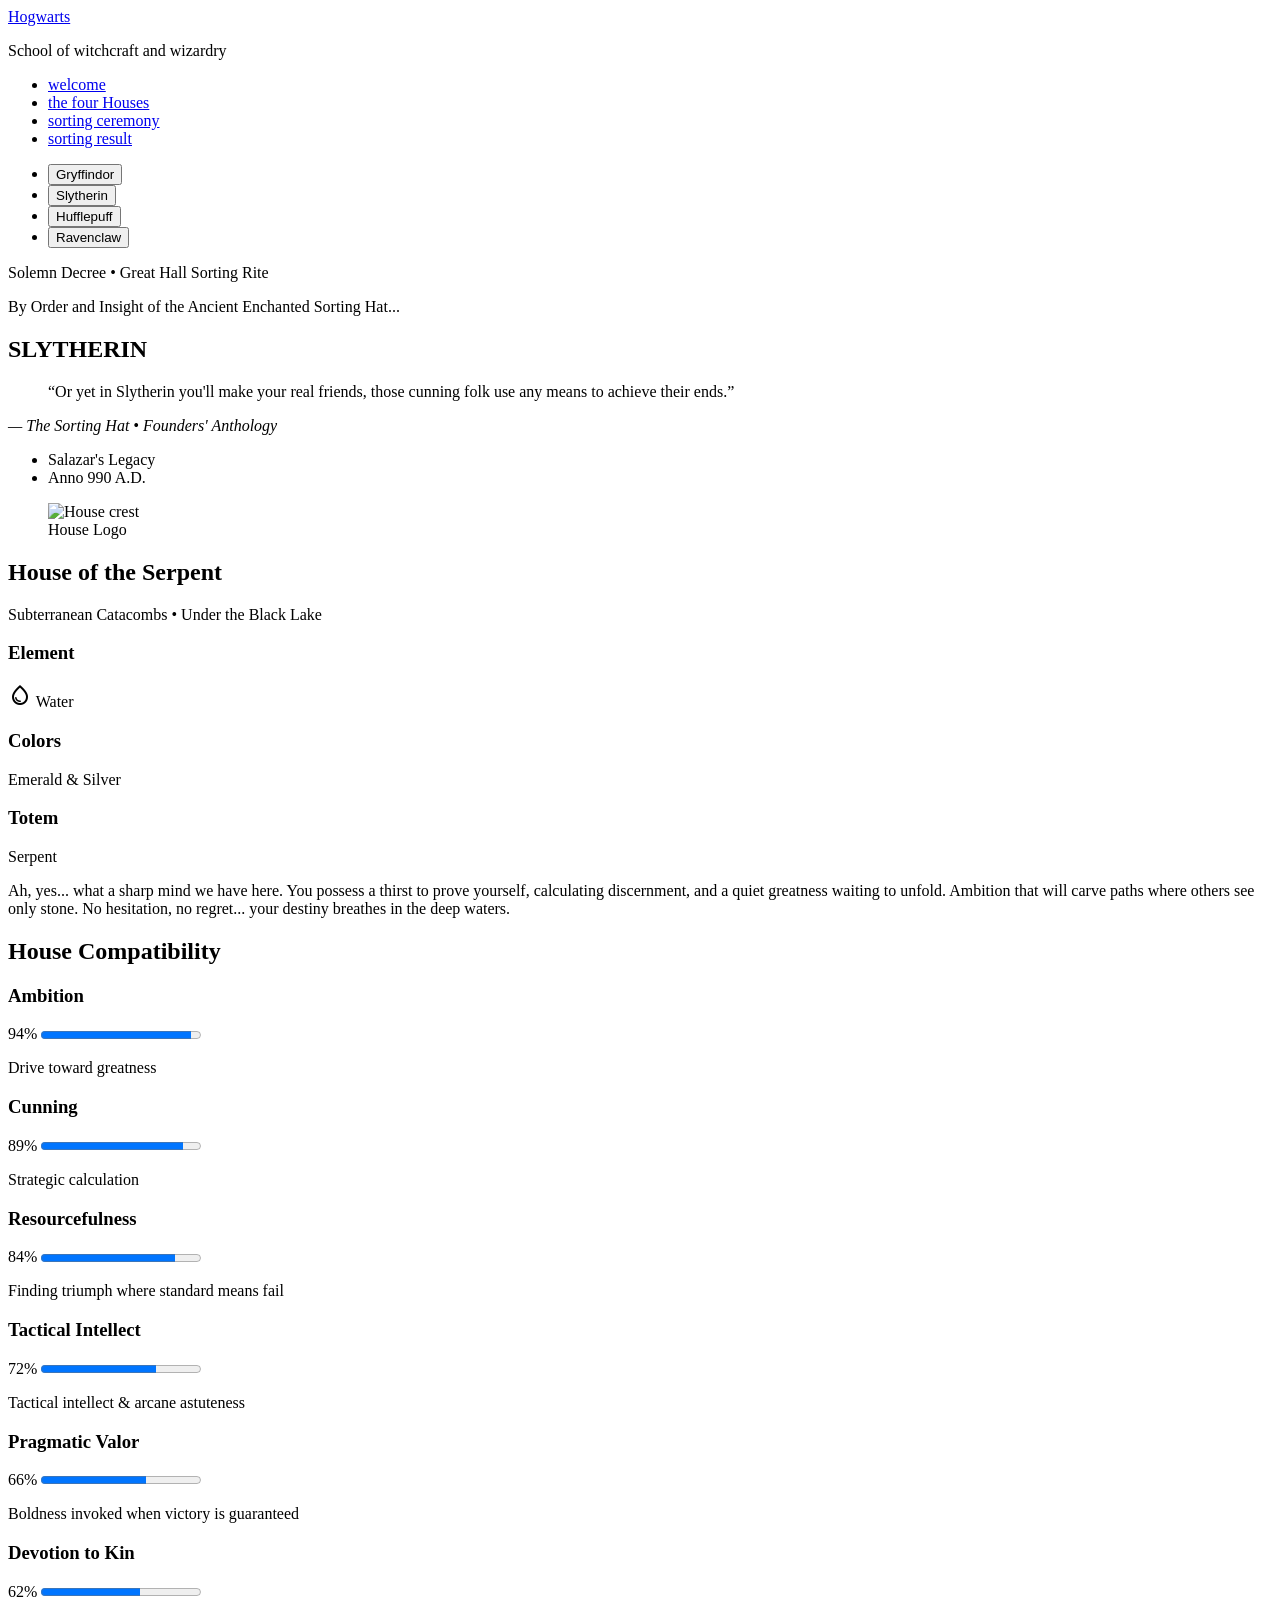
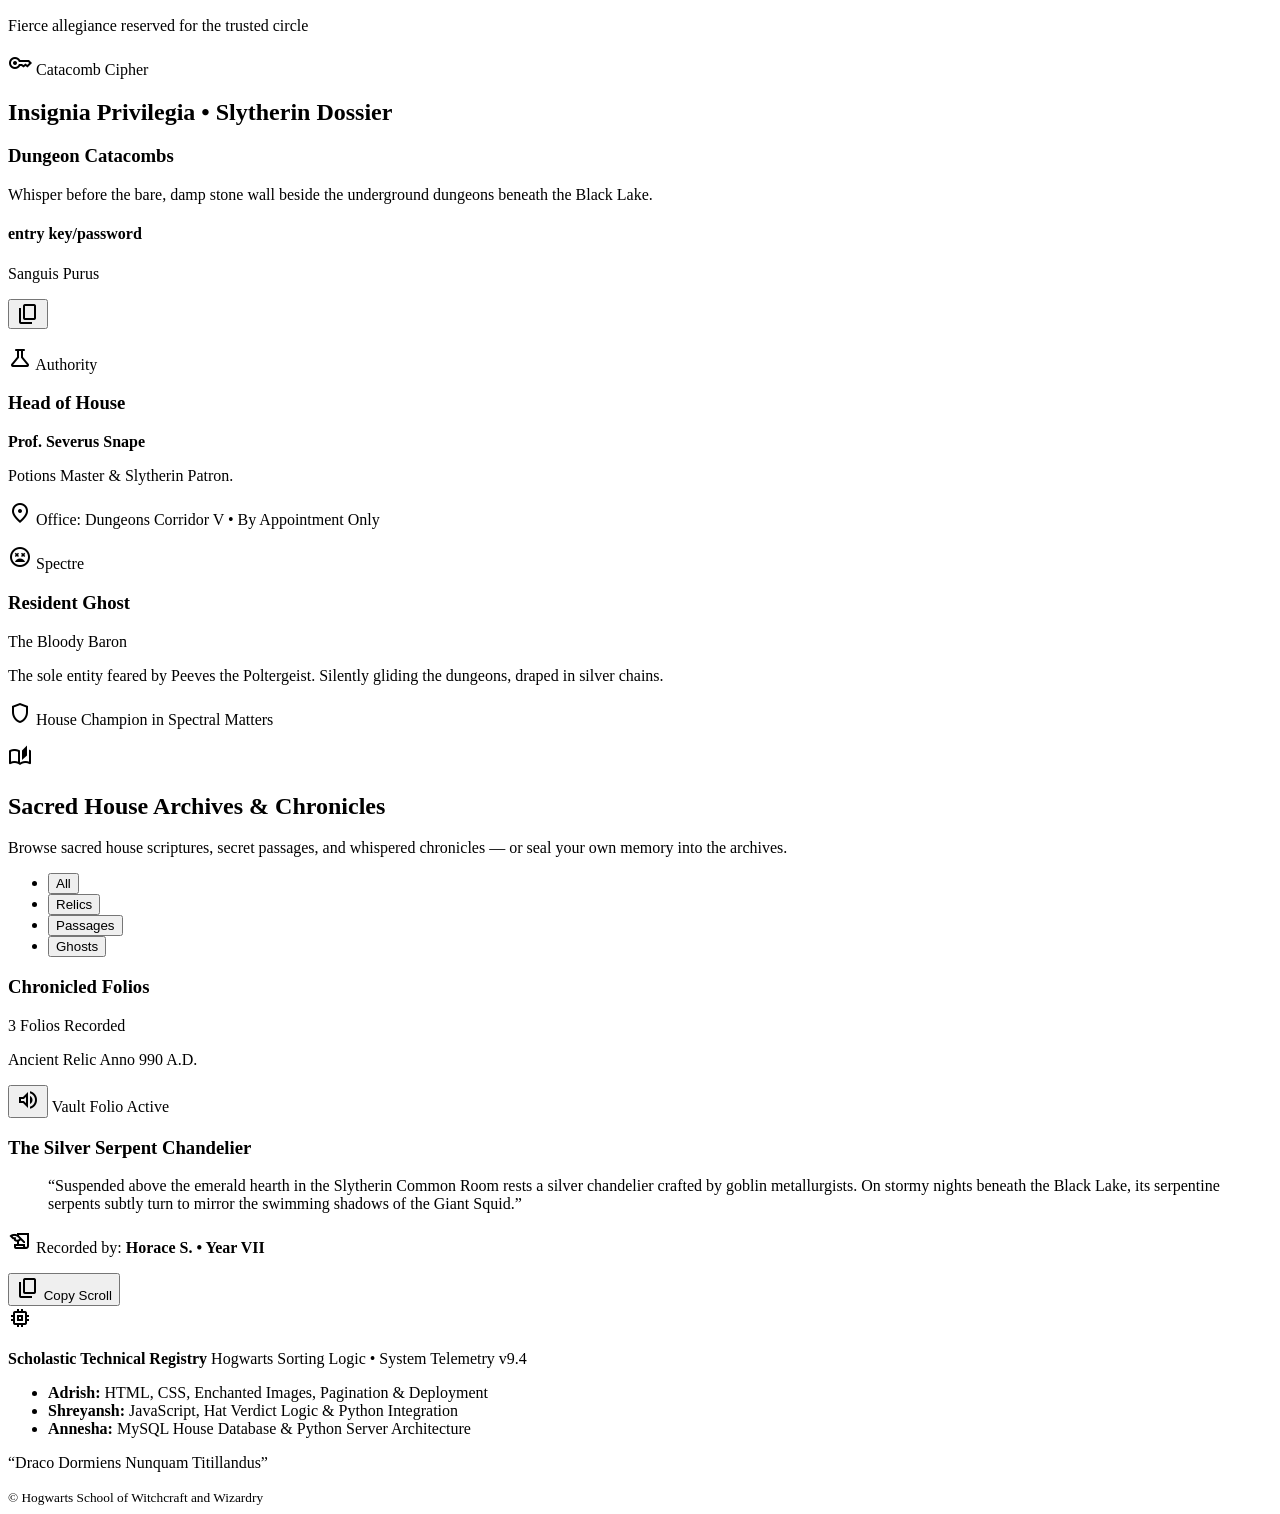
==== deepdivehouse.html @ 601e9512 "Add files via upload" ====
<!DOCTYPE html>
<html lang="en">
<head>
  <meta charset="UTF-8" />
  <meta name="viewport" content="width=device-width, initial-scale=1.0" />
  <meta name="description" content="Hogwarts Sorting Ceremony - Discover your house, its lore, traits and secret privileges." />
  <meta name="author" content="Adrish, Shreyansh, Annesha" />
  <meta name="keywords" content="Hogwarts, Sorting Hat, Slytherin, Gryffindor, Hufflepuff, Ravenclaw" />
  <meta property="og:title" content="Hogwarts Sorting - House Dossier" />
  <meta property="og:description" content="Explore house archives, traits and vault chronicles." />
  <title>Hogwarts Sorting</title>
  <link rel="stylesheet" href="style.css" />
  <link href="https://fonts.googleapis.com/css2?family=Material+Symbols+Outlined:wght,FILL@100..700,0..1&display=swap" rel="stylesheet" />
</head>
<body>
  <header>
    <div>
      <a href="index.html">Hogwarts</a>
      <p>School of witchcraft and wizardry</p>
    </div>
    <nav>
      <ul>
        <li><a href="index.html">welcome</a></li>
        <li><a href="houses.html" aria-current="page">the four Houses</a></li>
        <li><a href="quiz.html">sorting ceremony</a></li>
        <li><a href="profile.html">sorting result</a></li>
      </ul>
    </nav>
  </header>

  <main>
    <!-- House Tabs -->
    <section aria-label="buttons to change the club">
      <ul id="house-tabs">
        <li><button id="tab-gryffindor" onclick="switchHouse('gryffindor')">Gryffindor</button></li>
        <li><button id="tab-slytherin" onclick="switchHouse('slytherin')">Slytherin</button></li>
        <li><button id="tab-hufflepuff" onclick="switchHouse('hufflepuff')">Hufflepuff</button></li>
        <li><button id="tab-ravenclaw" onclick="switchHouse('ravenclaw')">Ravenclaw</button></li>
      </ul>
    </section>

    <!-- Header -->
    <section>
      <p>Solemn Decree • Great Hall Sorting Rite</p>
      <p>By Order and Insight of the Ancient Enchanted Sorting Hat...</p>
      <h1 id="house-name">SLYTHERIN</h1>
      <blockquote>
        <p id="house-motto">&ldquo;Or yet in Slytherin you'll make your real friends, those cunning folk use any means to achieve their ends.&rdquo;</p>
      </blockquote>
      <p><cite id="house-motto-author">— The Sorting Hat • Founders' Anthology</cite></p>
    </section>

    <!-- Crest + Speech -->
    <section aria-label="details of the crest and speech">
      <ul>
        <li id="badge-title">Salazar's Legacy</li>
        <li id="badge-anno">Anno 990 A.D.</li>
      </ul>

      <figure>
        <!-- ADD IMAGE SRC HERE -->
        <img id="house-crest-img" alt="House crest" src="" />
        <figcaption>House Logo</figcaption>
      </figure>

      <h2 id="house-epithet">House of the Serpent</h2>
      <p id="house-location">Subterranean Catacombs • Under the Black Lake</p>

      <section aria-label="house element, colors, totem">
        <article>
          <h3>Element</h3>
          <p id="house-element">
            <span id="element-icon" class="material-symbols-outlined">water_drop</span>
            <span id="element-text">Water</span>
          </p>
        </article>
        <article>
          <h3>Colors</h3>
          <p id="house-colors">Emerald & Silver</p>
        </article>
        <article>
          <h3>Totem</h3>
          <p id="house-totem">Serpent</p>
        </article>
      </section>

      <section aria-label="hat's speech'">
        <p id="hat-speech">Ah, yes... what a sharp mind we have here. You possess a thirst to prove yourself, calculating discernment, and a quiet greatness waiting to unfold. Ambition that will carve paths where others see only stone. No hesitation, no regret... your destiny breathes in the deep waters.</p>
      </section>

      <section id="traits-container">
        <h2>House Compatibility</h2>
        <article>
          <h3 id="t1-name">Ambition</h3>
          <span id="t1-val">94%</span>
          <progress id="t1-bar" max="100" value="94"></progress>
          <p id="t1-desc">Drive toward greatness</p>
        </article>
        <article>
          <h3 id="t2-name">Cunning</h3>
          <span id="t2-val">89%</span>
          <progress id="t2-bar" max="100" value="89"></progress>
          <p id="t2-desc">Strategic calculation</p>
        </article>
        <article>
          <h3 id="t3-name">Resourcefulness</h3>
          <span id="t3-val">84%</span>
          <progress id="t3-bar" max="100" value="84"></progress>
          <p id="t3-desc">Finding triumph where standard means fail</p>
        </article>
        <article>
          <h3 id="t4-name">Tactical Intellect</h3>
          <span id="t4-val">72%</span>
          <progress id="t4-bar" max="100" value="72"></progress>
          <p id="t4-desc">Tactical intellect & arcane astuteness</p>
        </article>
        <article>
          <h3 id="t5-name">Pragmatic Valor</h3>
          <span id="t5-val">66%</span>
          <progress id="t5-bar" max="100" value="66"></progress>
          <p id="t5-desc">Boldness invoked when victory is guaranteed</p>
        </article>
        <article>
          <h3 id="t6-name">Devotion to Kin</h3>
          <span id="t6-val">62%</span>
          <progress id="t6-bar" max="100" value="62"></progress>
          <p id="t6-desc">Fierce allegiance reserved for the trusted circle</p>
        </article>
      </section>

      <!-- Privileges -->
      <section>
        <span class="material-symbols-outlined">key</span>
        <span>Catacomb Cipher</span>
        <h2 id="dossier-heading">Insignia Privilegia • Slytherin Dossier</h2>

        <section aria-label="privileges">
          <article>
            <h3 id="sanctum-name">Dungeon Catacombs</h3>
            <p id="sanctum-desc">Whisper before the bare, damp stone wall beside the underground dungeons beneath the Black Lake.</p>
            <section>
              <h4>entry key/password</h4>
              <p id="dungeon-pwd">Sanguis Purus</p>
              <button id="copy-pwd-btn" onclick="copyPassword()" class="material-symbols-outlined">content_copy</button>
            </section>
          </article>

          <article>
            <p>
              <span class="material-symbols-outlined" id="head-icon">science</span>
              <span>Authority</span>
            </p>
            <h3>Head of House</h3>
            <strong id="head-name">Prof. Severus Snape</strong>
            <p id="head-desc">Potions Master & Slytherin Patron.</p>
            <p>
              <span class="material-symbols-outlined">location_on</span>
              <span id="head-office">Office: Dungeons Corridor V • By Appointment Only</span>
            </p>
          </article>

          <article>
            <p>
              <span class="material-symbols-outlined">sentiment_very_dissatisfied</span>
              <span>Spectre</span>
            </p>
            <h3>Resident Ghost</h3>
            <p id="ghost-name">The Bloody Baron</p>
            <p id="ghost-desc">The sole entity feared by Peeves the Poltergeist. Silently gliding the dungeons, draped in silver chains.</p>
            <p>
              <span class="material-symbols-outlined">shield</span>
              <span id="ghost-role">House Champion in Spectral Matters</span>
            </p>
          </article>
        </section>
      </section>
    </section>

    <!-- Lore -->
    <section aria-labelledby="lore-section-title" class="lore-header">
      <header class="lore-title-row">
        <span class="material-symbols-outlined">auto_stories</span>
        <h2 id="lore-section-title">Sacred House Archives & Chronicles</h2>
      </header>
      <p class="lore-subtitle">Browse sacred house scriptures, secret passages, and whispered chronicles — or seal your own memory into the archives.</p>

      <ul class="filter-group">
        <li><button class="filter-btn active" id="filter-all" onclick="filterLore('all')">All</button></li>
        <li><button class="filter-btn" id="filter-relic" onclick="filterLore('Ancient Relic')">Relics</button></li>
        <li><button class="filter-btn" id="filter-passage" onclick="filterLore('Secret Passage')">Passages</button></li>
        <li><button class="filter-btn" id="filter-ghost" onclick="filterLore('Ghostly Encounter')">Ghosts</button></li>
      </ul>

      <section class="codex-grid" aria-labelledby="lore-section-title">
        <section class="chronicles-col">
          <header class="chronicles-head">
            <h3>Chronicled Folios</h3>
            <span id="lore-counter">3 Folios Recorded</span>
          </header>
          <section class="parchment-scroll" id="lore-feed"></section>
        </section>

        <article class="parchment-viewer" id="lore-viewer-panel">
          <header class="viewer-top">
            <p class="badge-row">
              <span class="badge" id="viewer-badge">Ancient Relic</span>
              <time class="era" id="viewer-era">Anno 990 A.D.</time>
            </p>
            <p class="vault-row">
              <button class="icon-btn" onclick="readLoreAloud()" title="Chant Chronicle">
                <span class="material-symbols-outlined">volume_up</span>
              </button>
              <span class="vault-label">Vault Folio Active</span>
            </p>
          </header>

          <h3 id="viewer-title">The Silver Serpent Chandelier</h3>
          <blockquote class="quote-box">
            <p id="viewer-body">&ldquo;Suspended above the emerald hearth in the Slytherin Common Room rests a silver chandelier crafted by goblin metallurgists. On stormy nights beneath the Black Lake, its serpentine serpents subtly turn to mirror the swimming shadows of the Giant Squid.&rdquo;</p>
          </blockquote>

          <footer class="viewer-foot">
            <p class="author">
              <span class="material-symbols-outlined">history_edu</span>
              Recorded by: <strong id="viewer-author">Horace S. • Year VII</strong>
            </p>
            <button class="copy-btn" onclick="copyCurrentLoreText()">
              <span class="material-symbols-outlined">content_copy</span> Copy Scroll
            </button>
          </footer>
        </article>
      </section>
    </section>

    <section class="registry">
      <div class="registry-system">
        <span class="material-symbols-outlined">memory</span>
        <p>
          <strong>Scholastic Technical Registry</strong>
          <span>Hogwarts Sorting Logic • System Telemetry v9.4</span>
        </p>
      </div>
      <ul class="registry-credits">
        <li class="credit-adrish"><strong>Adrish:</strong> HTML, CSS, Enchanted Images, Pagination & Deployment</li>
        <li class="credit-shreyansh"><strong>Shreyansh:</strong> JavaScript, Hat Verdict Logic & Python Integration</li>
        <li class="credit-annesha"><strong>Annesha:</strong> MySQL House Database & Python Server Architecture</li>
      </ul>
    </section>
  </main>

  <footer>
    <p>“Draco Dormiens Nunquam Titillandus”</p>
    <small>© Hogwarts School of Witchcraft and Wizardry</small>
  </footer>

  <script src="script.js"></script>
</body>
</html>
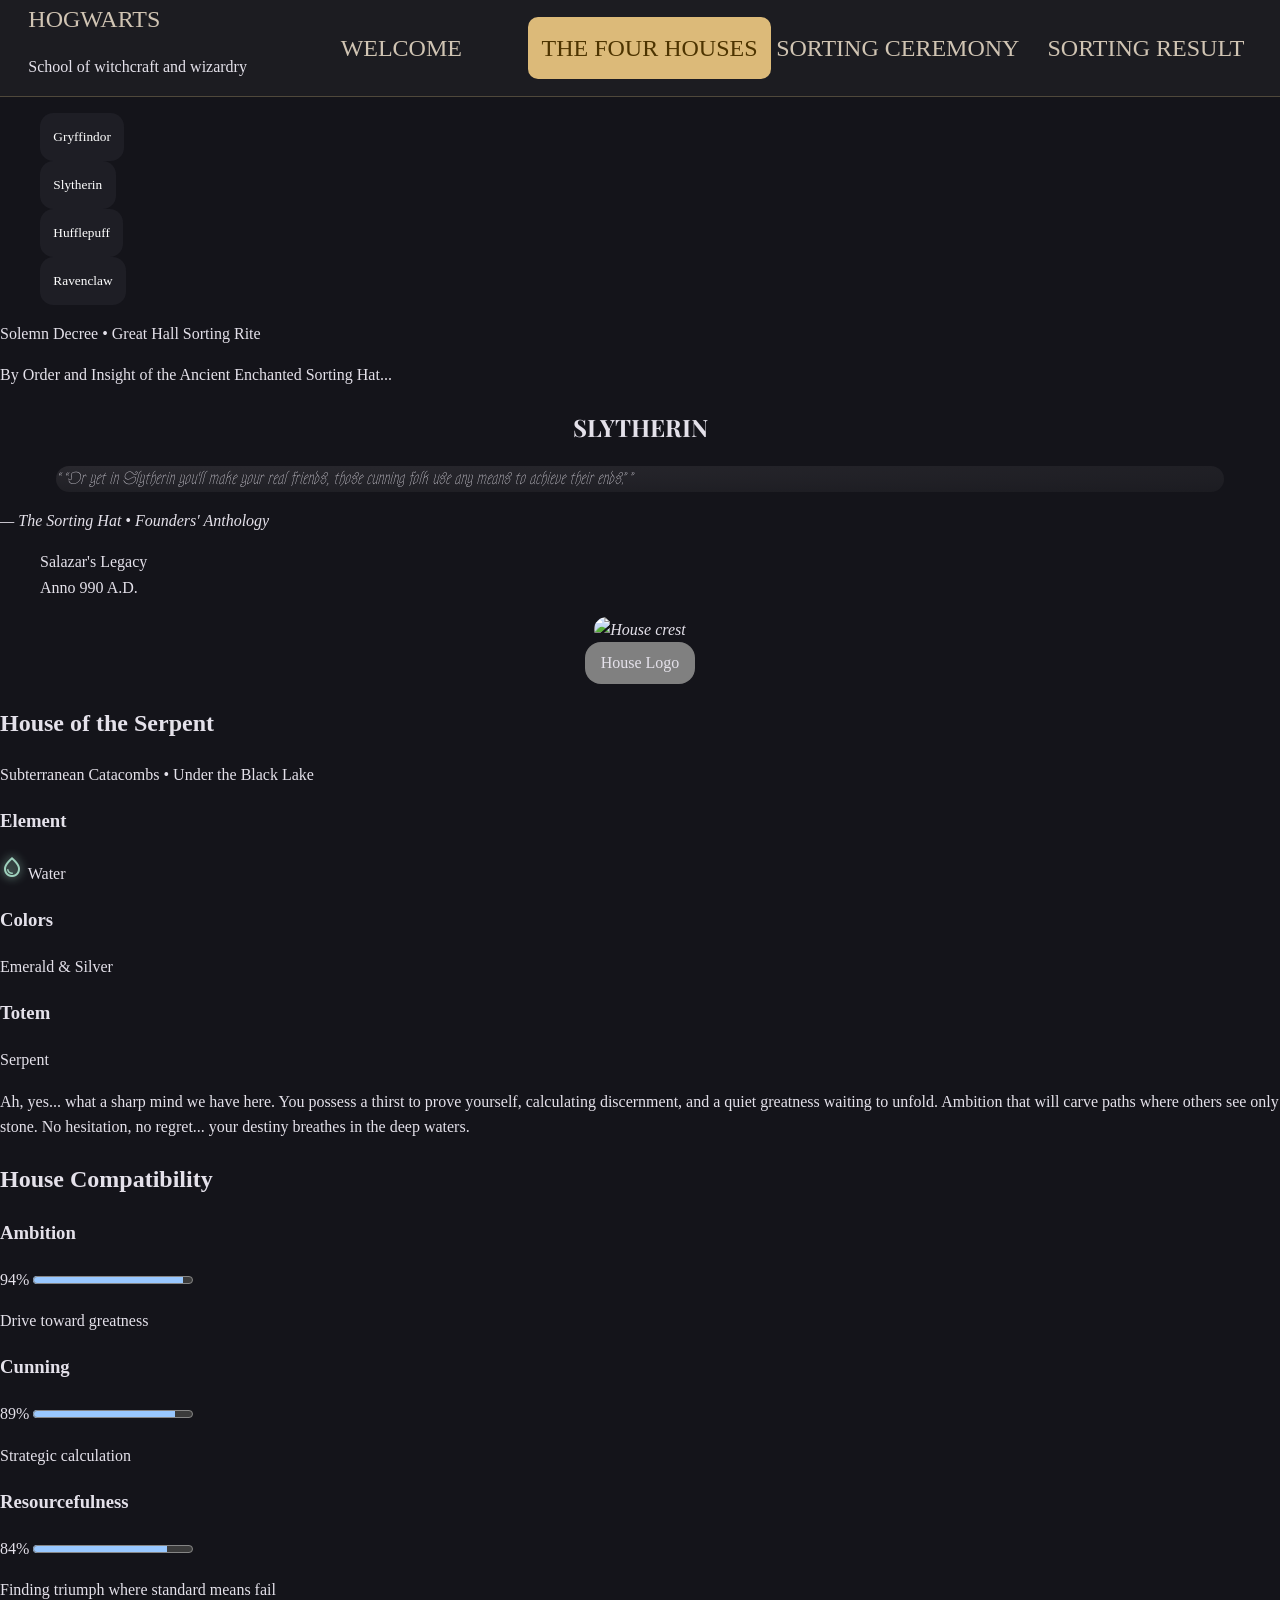
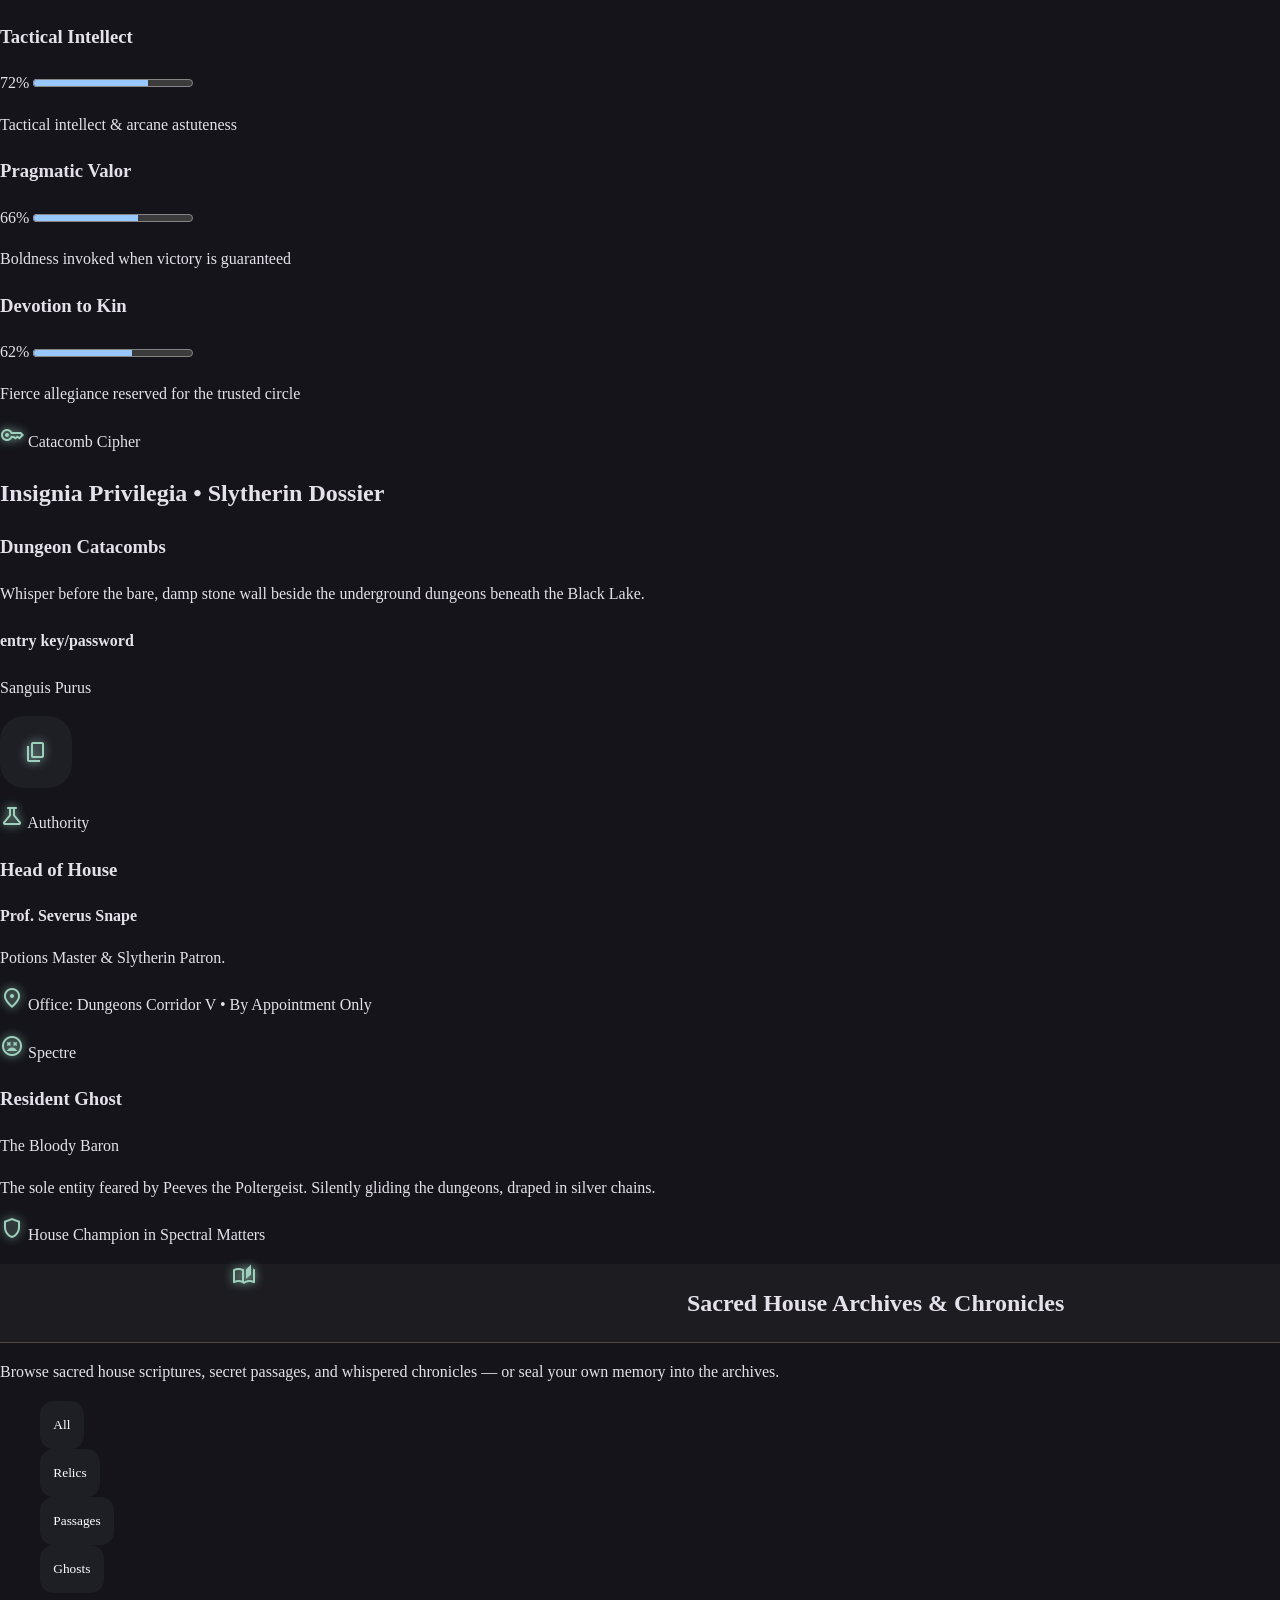
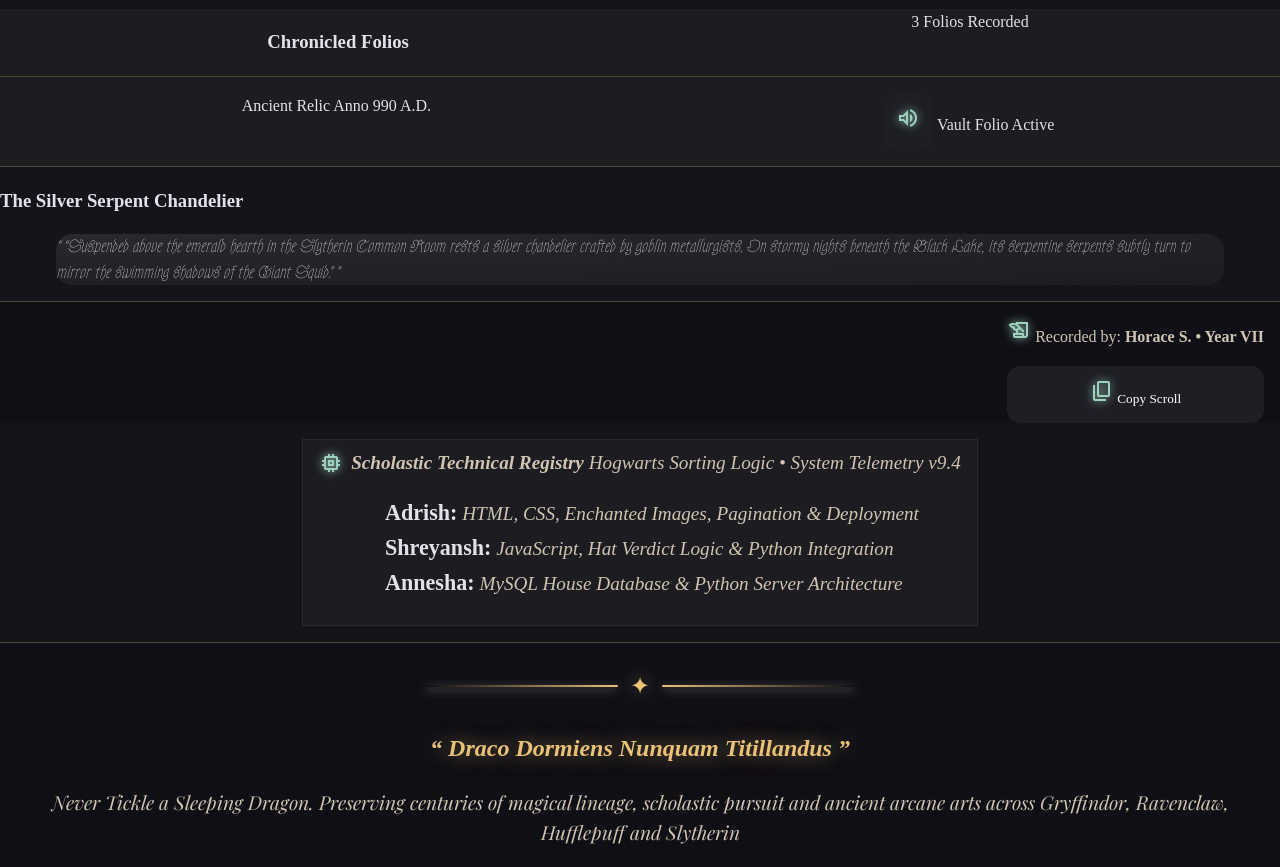
==== commit f897e52f: "Add files via upload" ====
--- a/deepdivehouse.html
+++ b/deepdivehouse.html
@@ -11,7 +11,37 @@
   <title>Hogwarts Sorting</title>
   <link rel="stylesheet" href="style.css" />
   <link href="https://fonts.googleapis.com/css2?family=Material+Symbols+Outlined:wght,FILL@100..700,0..1&display=swap" rel="stylesheet" />
-</head>
+</head><head>
+  <meta charset="UTF-8">
+  <meta name="viewport" content="width=device-width, initial-scale=1.0">
+  
+  <title>sorticus</title>
+  <meta name="description" content="sorticus - A minimal, aesthetic sorting visualizer and playground.">
+  <meta name="author" content="sorticus">
+  <meta name="color-scheme" content="dark light">
+  <meta name="theme-color" content="hsl(262 83% 58%)">
+  <meta name="robots" content="index, follow">
+
+  <!-- Open Graph -->
+  <meta property="og:title" content="sorticus">
+  <meta property="og:description" content="A minimal, aesthetic sorting visualizer.">
+  <meta property="og:type" content="website">
+
+  <!-- Fonts -->
+  <link rel="preconnect" href="https://fonts.googleapis.com">
+  <link rel="preconnect" href="https://fonts.gstatic.com" crossorigin>
+  
+  <!-- 1. Text fonts -->
+  <link href="https://fonts.googleapis.com/css2?family=Astloch:wght@400;700&family=Beau+Rivage&family=EB+Garamond:ital,wght@0,400;0,500;1,400&family=Playfair+Display:wght@400;500;700&display=swap" rel="stylesheet">
+  
+  <!-- 2. Ligatures / Icons -->
+<link href="https://fonts.googleapis.com/css2?family=Material+Symbols+Outlined:opsz,wght,FILL,GRAD@24,400,0,0&icon_names=spa,auto_awesome,local_fire_department,water_drop,shield&display=swap" rel="stylesheet">
+
+  <!-- my own CSS files -->
+  <link rel="stylesheet" href="base-style.css">
+  <link rel="stylesheet" href="layout.css">
+  <link rel="stylesheet" href="animations.css">
+</head>    
 <body>
   <header>
     <div>
@@ -249,9 +279,16 @@
   </main>
 
   <footer>
-    <p>“Draco Dormiens Nunquam Titillandus”</p>
-    <small>© Hogwarts School of Witchcraft and Wizardry</small>
-  </footer>
+        <p class="kicker gold">
+          ✦  
+        </p>
+        <q class="gold" style="font-family:unset;">
+          Draco Dormiens Nunquam Titillandus
+        </q>
+      <p class="description">
+        Never Tickle a Sleeping Dragon&period; Preserving centuries of magical lineage&comma; scholastic pursuit and ancient arcane arts across Gryffindor&comma; Ravenclaw&comma; Hufflepuff and Slytherin
+      </p>
+    </footer>
 
   <script src="script.js"></script>
 </body>
--- a/base-style.css
+++ b/base-style.css
@@ -0,0 +1,484 @@
+/* Color variables */
+:root {
+  --background: hsl(240 14% 9%);
+  --surface-container: hsl(240 11% 13%);
+  --surface-container-low: hsl(240 9% 12%);
+  --surface-container-lowest: hsl(240 18% 7%);
+  --surface-container-high: hsl(248 7% 17%);
+  --on-background: hsl(260 18% 90%);
+  --on-surface: hsl(260 18% 90%);
+  --on-surface-variant: hsl(35 24% 76%);
+  --primary: hsl(39 72% 69%);
+  --tertiary: hsl(156 36% 72%);
+  --primary-container: hsl(39 39% 57%);
+  --on-primary-container: hsl(41 100% 15%);
+  --outline: hsl(35 11% 55%);
+  --outline-variant: hsl(39 15% 27%);
+  
+  --on-error: hsl(357 100% 21%);
+  --on-error-container: hsl(6 100% 92%);
+
+  --on-valid: hsl(142 100% 21%);
+  --on-valid-container: hsl(142 70% 92%);
+  
+  /* ==== FONTS ==== */
+  --font-playfair: "Playfair Display", serif;
+  --font-garamond: "EB Garamond", Georgia, serif;
+  --font-astloch: "Astloch", "Segoe Print", "Bradley Hand", "Comic Sans MS", cursive;
+  --font-beau-rivage: "Beau Rivage", "Segoe Script", "Brush Script MT", "Lucida Handwriting", cursive;
+}
+
+/* === CSS RESETS === */
+*,*::before,*::after{
+    box-sizing:border-box;
+    line-height:1.6;
+}
+
+button{
+  border: none;
+  background-color: var(--surface-container);
+  
+  padding-inline: 1em;
+  padding-block: 1em;
+  
+  border-radius: 1em;
+  corner-shape: squircle;
+  
+  font-family:var(--font-garmond);
+}
+
+img{
+    display:inline-block;
+    max-inline-size:100%;
+    block-size:auto;
+    font-style:italic;
+    vertical-align:middle;
+    border-radius:20px;
+    corner-shape:squircle;
+}
+
+ul,ol{
+    list-style-type:none;
+}
+
+input{
+        border:none;
+        border-radius: 5px;
+}
+
+::selection{
+    background-color: var(--tertiary);
+    color: #fff;
+}
+html{
+    color-scheme:dark;
+    scroll-behavior:smooth;
+    scroll-padding-top:12vh;  
+}
+
+body{
+    margin:0;
+    background-color:var(--background);
+    color: var(--on-background);
+    min-block-size:100svb;
+}
+
+/* === HEADER === */
+header{
+    position:sticky;
+    inset:0;
+    z-index:2;
+    display:flex;
+    justify-content:space-around;
+    align-items:stretch;
+    background-color: var(--surface-container-low);
+    border-bottom: 1px solid var(--outline-variant);
+    padding-inline-start:1em;
+    padding-block:0;
+}
+
+header section p{
+    font-size:clamp(0.6em, 0.46em + 0.7vw, 1rem);
+    font-family:var(--font-astloch);
+    color: var(--on-surface-variant);
+}
+
+header section{
+    justify-self:1em;
+}
+
+nav{
+    margin:auto 0;    
+    padding:0;
+    display:flex;
+}
+
+nav ul{
+    display:grid;
+    grid-template: 1fr / repeat(4,1fr);
+    place-items:stretch; 
+    gap:5px;
+    margin:0;   
+    padding-inline-start:0.5em;
+    list-style-type:none;
+}
+
+nav, nav ul, nav ul li {
+    block-size: 100%;
+}
+
+nav ul li{
+    display:flex;
+}
+
+nav ul li a{
+    display:grid;
+    place-items:center;
+    min-inline-size:100%;
+    min-block-size:100%;
+    padding-block:0.5em;
+    border-radius: 10px;
+    corner-shape:squircle; 
+}
+
+nav ul li{
+    display: flex;
+}
+/* ===== HEADINGS ===== */
+h1 {
+  text-align: center;
+  font-family: var(--font-playfair);
+  font-variant: small-caps;
+}
+
+.kick-line{
+  text-align: center;
+  font-family: var(--font-garamond);
+  font-variant: small-caps;
+  font-size:clamp(0.8em, 0.13em + 2.09vw, 2em);
+  margin-inline:0.5em;
+}
+
+/* === ANCHOR LINKS === */
+a:not(.project-name):link, 
+a:not(.project-name):visited, 
+a:not(.project-name):hover, 
+a:not(.project-name):active {
+  text-decoration: none;
+  text-transform:uppercase;
+  text-align:center;
+  color: var(--on-surface-variant);
+  font-size: clamp(0.6em, 0.29em + 1.57vw, 1.5em);
+}
+
+a:not(.project-name):hover{
+    color: var(--on-primary-container);
+    background-color: hsl(from var(--primary-container) h calc(s + 10) calc(l + 5));
+}
+
+.material-symbols-outlined:not(.next-question){
+    color:var(--tertiary);
+    vertical-align:center;
+    text-shadow: 0 0 10px var(--tertiary);
+}
+
+a:not(.project-name)[aria-current="page"]{
+    background-color: hsl(from var(--primary-container) h calc(s + 20) calc(l + 10));
+    color: var(--on-primary-container);
+}
+
+.project-name{
+      text-decoration: none;
+      text-shadow:0 0 10px hsl(from var(--primary) h s l / 0.5);
+      
+      font: normal small-caps bold clamp(1.15em, 0.68em + 1.48vw, 2em)/1.6 var(--font-playfair);
+      color:var(--primary);
+}
+
+/* ===== KICKER ===== */
+.kicker{ 
+    display:flex;
+    gap:0.5em;
+    justify-content:center;
+    align-items:center;
+    
+    text-transform:uppercase;
+    text-align:center;
+    
+    font-size:clamp(0.5em, 0.15em + 1.74vw, 1.5em);
+    font-family:var(--font-garamond);
+    color: var(--on-surface-variant);
+}
+
+.kicker::before,.kicker::after{
+    content:'';
+    min-inline-size: 10svi;
+    min-block-size: 2px;
+    padding-inline:1em;
+    
+    border-radius:1em;
+    corner-shape:squircle;
+    background:linear-gradient(to left, var(--outline), var(--background));
+    box-shadow: 0 2.5px 10px var(--outline);
+}
+
+.kicker::after{
+    background:linear-gradient(to right, var(--outline), var(--background));
+}
+
+.kicker.gold::before,.kicker.gold::after{
+    content:'';
+    min-inline-size:15svi;
+    padding-inline:0.5em;
+    min-block-size: 2px;
+    background:linear-gradient(to left, var(--primary), hsl(from var(--surface-container) h s l / 0));    
+}
+
+.kicker.gold::after{
+    background:linear-gradient(to right, var(--primary), hsl(from var(--surface-container) h s l / 0));
+}
+
+.gold{
+    color:var(--primary);
+    text-shadow:0 0 20px hsl(from var(--primary) h s l / 0.6);
+}
+
+.glow{
+    font-size: clamp(0.8em, 0.7em + 0.45vw, 1.1em);
+}
+.motto{
+    font-size: clamp(0.6em, 0.45em + 0.7vw, 1.1em);
+}
+/* === QUOTES === */
+ p.description{
+    font-size:clamp(0.6em, 0.39em + 1.04vw, 1.2em);
+    font-style:italic;
+    margin-inline:1em;
+    text-align:center;
+    color: var(--on-surface-variant);
+    font-family:var(--font-playfair);
+}
+
+[aria-label="Quote of the Sorting Hat"],blockquote > p:not(.inquest-quote){
+    background: radial-gradient(at top left, var(--surface-container-high), var(--surface-container-low));
+    font-family:var(--font-astloch);
+    margin-inline:1em;
+    border-radius: 1em;
+    corner-shape: squircle;
+    
+    font-style:italic;
+}
+
+blockquote > p::before{
+    content:"\201C";
+    margin-inline-end:0.175em;
+}
+
+blockquote > p::after{
+    content:"\201D";
+    margin-inline-start:0.175em;
+}
+
+q{
+    font-family:var(--font-astloch);
+}
+
+/* == CREDITS == */
+.registry{
+    background: var(--surface-container-low);
+    border: 1px solid var(--surface-container-high);
+    width:fit-content;
+    margin-block: 1em;
+    margin-inline:auto;
+    padding-inline:1em;
+    padding-block:0.5em;
+}
+
+.registry-system{
+    display:flex;
+    justify-content:center;
+    align-items: center;
+    gap:0.5em;
+    color: var(--on-surface);
+}
+
+.registry .registry-system h2{
+    font-size: clamp(1.1rem, 0.53rem + 2.87vw, 2.75rem);
+    text-shadow: 0 0 10px hsl(from var(--on-surface) h s l / 0.5);
+    margin: 0;
+}
+
+.registry p{
+    font-size: clamp(0.85rem, 0.73rem + 0.61vw, 1.2rem);
+    text-align:center;
+    font-style: italic;
+    margin: 0;
+    color: var(--on-surface-variant);
+}
+
+ul.registry-credits{
+    display:grid;
+    place-content:center;
+    margin-inline-end:1em;
+}
+.registry-credits li{
+    font-size: clamp(0.9rem, 0.8rem + 0.52vw, 1.2rem);
+    font-style: italic;
+    color: var(--on-surface-variant);
+}
+
+.registry-credits li strong{
+    font-style: normal;
+    font-size: 1.15em;
+    color: var(--on-surface);
+}
+/* === DIALOG / MODALS */
+
+dialog{
+    background: radial-gradient(at top left, var(--surface-container-high),var(--surface-container-low) 50%);
+    border:2px solid var(--outline);
+    box-shadow: 10px 15px 25px white;
+    border-radius: 10px 25% 10px 10px;
+    corner-shape: squircle scoop squircle squircle;
+}
+
+dialog::backdrop{
+    background-color: hsl(0 0% 0% / 0.8);
+    backdrop-filter:blur(0px);
+    -webkit-backdrop-filter:blur(0px);
+}
+
+dialog > form > section:first-of-type{
+    display:grid;
+    gap:0.5em;
+    place-items:center;
+}
+
+dialog > form > section > div{
+    display:flex;
+    justify-contents:start;
+    align-items:center;
+    gap:0.2em;
+    margin-block:0.5em;
+}
+
+dialog > form > section.form-buttons {
+  display: flex;
+  gap: 0.75em;
+  justify-content:start;
+  padding:0;
+  margin-block-start: 1em;
+  inline-size:100%;
+
+  & button {
+    padding-block: 0.6em;
+    padding-inline: 1.2em;
+    border: none;
+    
+    border-radius: 10px;
+    corner-shape:squircle;
+    
+    cursor: pointer;
+    background: hsl(240 5% 18%);
+    
+    color: hsl(0 0% 85%);
+    transition: 0.2s;
+  }
+
+  & button[type="reset"] {
+    background: hsl(240 5% 18%);
+    color: hsl(0 0% 85%);
+  }
+
+  & button[type="submit"] {
+    background: hsl(262 83% 58%);
+    color: hsl(0 0% 100%);
+    font-weight: 600;
+  }
+
+  & button.close-dialog {
+    background: hsl(240 5% 18% / 0.6);
+    color: hsl(0 0% 70%);
+    border: 1px solid hsl(0 0% 100% / 0.1);
+    margin-inline:auto 0.5em;
+  }
+  
+  & button:hover {
+    filter: brightness(1.15);
+  }
+  & button[type="submit"]:hover {
+    background: hsl(262 83% 64%);
+    box-shadow: 0 0 15px hsl(262 83% 58% / 0.5);
+  }
+}
+
+input[type="text"]:user-valid{
+    border: 2px solid var(--on-valid-container);
+    &:placeholder{
+        color:var(--on-valid);
+    }
+}
+
+input[type="text"]:user-valid:placeholder{
+    color:var(--on-valid);
+}
+
+input[type="text"]:user-invalid{
+    border: 2px dashed var(--on-error-container);
+    
+    &:placeholder{
+        color:var(--on-error);
+    }
+}
+
+input[type="text"]:user-invalid:placeholder{
+    color:var(--on-error);
+}
+
+input[type="radio"]{
+    display:inline-block;
+    appearance:none;
+    background: var(--surface-container-high);
+    
+    inline-size: 10%;
+    block-size: auto;
+    aspect-ratio:1;
+    
+    display:flex;
+    align-items:center;
+    justify-content:center;
+    
+    border-radius: .5em;
+    transition: all 1s;
+    
+    &::before{
+        content:attr(data-text);
+    }
+    
+    &:checked{
+        background: var(--primary);
+    }
+} 
+
+
+
+/* ===== FOOTER ===== */
+footer{
+    margin:0;
+    padding-inline:1em;
+    display:grid;
+    place-content:end;
+    background-color: var(--surface-container-lowest);
+    border-top: 1px solid var(--outline-variant);
+    color: var(--on-surface-variant);
+}
+
+footer q, footer p{
+    text-align:center;
+}
+
+footer q{
+    font-size:clamp(0.8em, 0.56em + 1.22vw, 1.5em);
+    font-style:italic;
+    font-weight:900;
+}
--- a/layout.css
+++ b/layout.css
@@ -0,0 +1,421 @@
+/* === FIGURE === */
+figure {
+  display: flex;
+  flex-direction: column;
+  align-items: center;
+}
+
+figure figcaption {
+  background: grey;
+  border-radius: 1em;
+  padding-inline: 1em;
+  padding-block: 0.5em;
+}
+
+figure figcaption::before {
+  content: '';
+  background-color: red;
+  
+  border-radius: 50%;
+  aspect-ratio: 1;
+}
+
+/* === BUTTONS === */
+.action-btns{
+    display:flex;
+    flex-flow: row wrap;
+    justify-content:center;
+    align-content:center;
+    gap:1em;
+}
+
+.btn--accent,.btn--ghost{
+    display:flex;
+    align-items:center;
+    gap:0.25em;
+    justify-content:space-between;
+}
+
+.btn,.btn > .btn__icon{
+    font-size:clamp(0.875em, 0.8em + 0.4vw, 1.125em);
+    color:initial;
+    box-shadow:unset;
+}
+
+.btn--primary{
+    background: hsl( from gold h calc(s + 10) calc(l - 5));
+    box-shadow:  0 0  10px  hsl( from gold h calc(s + 10) calc(l - 10));
+}
+
+/* === HOUSE  === */
+section.house-section {
+  display: grid;
+  grid-template-columns: repeat(auto-fit, minmax(250px, 1fr));
+  gap: 1em;
+  padding: 1em;
+}
+
+.sacred-house-desc{
+    margin-block-start:0;
+    font-family: var(--font-playfair);
+    font-weight:light;
+    font-style:italic;
+    font-size:clamp(0.9em, 0.8em + 0.5vw, 1.25em);
+    
+}
+section.house-section > *:not(article) {
+  grid-column: 1 / -1;
+}
+
+/* === CARDS === */
+section.house-section article {
+  display: grid;
+  grid-template-columns: 1fr;
+  grid-template-rows: subgrid;
+  grid-row: span 4;
+  
+  gap:0;
+  
+  background-color: var(--surface-container);
+  border-radius: 1em;
+  corner-shape: squircle;
+  transition: scale 0.25s 0.175s;
+}
+
+section.house-section article:hover {
+  background: radial-gradient(at top left, attr(data-color type(<color>)), transparent);
+  scale: 1.05;
+}
+
+.top{
+    display:flex;
+    justify-content:space-between;
+    align-items:center;
+    
+    padding-inline:1em;
+    color:var(--color);
+    
+    .material-symbols-outlined{
+        color:var(--color);
+        text-shadow:0 0 10px var(--color);
+    }
+}
+section.house-section article h3,
+section.house-section article p {
+  padding-inline: 1em;
+  font-style:oblique;
+}
+
+section.house-section article h3 {
+  color: var(--color);
+  font-family: var(--font-garamond);
+  font-variant: small-caps;
+  font-weight:900;
+  font-size:clamp(1.5em, 1.1em + 1.2vw, 2.25em);
+}
+
+.house-section article p{
+  font-family: var(--font-beau-rivage);
+  font-size:clamp(1em, 0.85em + 0.6vw, 1.35em);
+}
+
+section.house-section > article > footer {
+  all: unset;
+  display: flex;
+  justify-content: space-between;
+  align-items: end;
+  padding-inline: 1em;
+  padding-block: 1em;
+  background-color: var(--surface-container-lowest);
+  position:relative;
+}
+
+section.house-section > article > footer::before{
+  content:'';
+  background-color: var(--surface-container-lowest);
+  width: 1em;
+  height: 1em;
+  border-radius: 0 100% 0 0;
+  corner-shape:scoop;
+  
+  position:absolute;
+  top:0;
+  left:0;
+  transform: translateY(-100%);
+}
+
+section.house-section > article > footer::after{
+  content:'';
+  background-color: var(--surface-container-lowest);
+  width: 1em;
+  height: 1em;
+  border-radius: 100% 0 0 0;
+  corner-shape:scoop;
+  
+  position:absolute;
+  top:0;
+  right:0;
+  transform: translateY(-100%);
+}
+section.house-section > article > footer > span.element {
+  color: var(--color);
+}
+
+section[aria-label="Action buttons for The Form"]{
+    display:flex;
+    inline-size:100%;
+    gap:1em;
+    align-items:center;
+    justify-content:start;
+}
+
+button.close-dialog{
+    justify-self:end;
+}
+/* ==== ANIMATIONS ==== */
+
+/* ======== THE FOUR HOUSES ======== */
+
+.house-ul{
+    padding-inline:0;        
+    display:flex;
+    jsutify-content:center;
+    align-items:center;
+    flex-flow: row wrap;
+    justify-content:center;
+    align-content:center;
+    gap:0.5em;
+}
+
+.house-ul li{
+    margin:0;
+    font-size: clamp(0.6em, 0.29em + 1.57vw, 1.5em);
+    background-color: var(--surface-container-low);
+    border-radius: 10px;
+    corner-shape:squircle;
+    
+    block-size:100%;
+    padding-inline:0.75em;
+    padding-block:1em;
+}
+
+.house-grid{
+    display:grid;
+    grid-template-columns:repeat(auto-fit,minmax(200px, 1fr));
+    grid-template-rows:repeat(10,auto);
+    place-items:center;
+    gap:0.5em;
+    
+    & > section{
+        background: linear-gradient( to bottom, attr(data-color type(<color>),var(--color)) 30%, var(--surface-container-high));
+    
+        border-radius: 10px;
+        corner-shape:squircle;
+    
+        display:grid;
+        place-items:center;
+        grid-template-rows:subgrid;
+        grid-row:span 10;
+        gap:0;
+    
+        padding-block-start:0.5em;
+        padding-inline:0em;
+    
+        h2{
+            font-family:var(--font-playfair);
+            font-size:clamp(1.25em, 1em + 1vw, 2em);
+        }
+    
+        img{
+            inline-size: clamp(100px,15vw,300px);
+            block-size: auto;
+        }
+        
+        .element-ghost{
+            display:flex;
+            justify-content:space-around;
+            align-items:center;
+            
+            margin-block:1em;
+            padding-block:1em;
+            inline-size:100%;
+            font-size:clamp(0.875em, 0.8em + 0.4vw, 1.15em);
+            p{
+                display:flex;
+                align-items:center;
+                gap:5px;
+                span.material-symbols-outlined{
+                    color:hsl(from var(--color) h s 55%);
+                    text-shadow: 0 0 10px 
+                    hsl(from var(--color) h s 55%);
+                    font-size: 18px;
+                    font-variation-settings: 'FILL' 0, 'wght' 600, 'GRAD' 0, 'opsz' 20;
+                }
+            }
+        }
+    }
+}
+
+ul.qualities{
+    display:flex;
+    justify-content:center;
+    flex-flow: row wrap;
+    padding:0;
+    gap:0.25em;
+        
+    margin:0;
+    li{
+        background-color: hsl(from var(--color) calc(h + 10) 100% 30%);
+        padding-block: 0.25em;
+        padding-inline:0.5em;
+        margin:0;
+        text-align:center;
+        font-family:var(--font-garamond);
+        font-size:clamp(0.75em, 0.7em + 0.25vw, 0.9em);
+        border-radius:1em;
+        corner-shape:squircle;
+    }
+}
+
+.house-grid > section > article:not(.Quote){
+    background-color: var(--surface-container-low);
+    padding-inline: 0.175em;
+    padding-block: 0.25em;
+    margin-block:0.5em;
+    margin-inline:0.25em;
+    
+    border-radius: 15px;
+    corner-shape:squircle;
+    
+    h3{
+        color:var(--primary);
+        font-family:var(--font-garamond);
+        font-style:italic;
+        font-size:clamp(0.8em, 0.5em + 0.5vw, 1.35em);
+    }
+    
+    p{
+        font-size:clamp(0.5em, 0.55em + 0.3vw, 1em);
+        font-family:var(--font-playfair);
+    }
+}
+
+/* ==== QUIZ ==== */
+
+h2.quiz{
+    font-size: clamp(1em, 0.13em + 4.35vw, 3.5em);
+    font-family:var(--font-playfair);
+    text-shadow:unset;
+    
+    span:last-of-type{
+        font-size: clamp(0.8em, 0.1em + 3.48vw, 2.8em);
+        color: hsl(from var(--surface-container-high) h s 40%) ;
+        font-style:italic;
+    }
+}
+
+ol{
+    display:flex;
+    align-content:center;
+    justify-content:center;
+    gap:1em;
+    flex-flow:row wrap;
+    
+    li{
+        background:radial-gradient(at top left, var(--surface-container-high) 50%, var(--surface-container-low));
+       
+        font-size: clamp(0.8em, 0.1em + 2.48vw, 2em);
+        padding-inline: 0.75em;
+        padding-block: 0.5em;
+        
+        border-radius: 0.5em;
+        corner-shape:squircle;
+    }
+}
+
+.sorting-hat{
+    display: grid;
+    grid-template-columns: 1fr 2fr;
+    gap: 1em;
+    place-items:center;
+    place-content:center;
+    
+    max-inline-size:50em;
+    padding:0;
+    padding-inline:0.5em;
+    padding-block: 1em;
+    background-color: var(--surface-container-high);
+    
+    & *{
+        padding: 0;
+        margin: 0;
+   }
+   
+   figure.inquest-figure{
+       all:revert;
+       margin:0;
+       width: 150px;
+       height: 150px ; 
+       display: grid;
+       place-items: end center;
+       
+       img.inquest-image{
+           grid-column:1/2;
+           grid-row:1/2;
+           aspect-ratio:1;
+       }
+       
+       figcaption.inquest-caption{
+           all:revert;
+           grid-column:1/2;
+           grid-row:1/2;
+           opacity:0.8;
+           padding-inline:0.25em;
+           padding-block: 0.175em;
+           margin-block-end:0.25em;
+           background-color: var(--surface-container-high);
+           border-radius: .5em;
+           box-shadow: 0 0 10px 2px white;
+       }
+       
+   }
+   
+   & > div > p{
+        color:var(--primary);
+        font-style:italic;
+        font-size: clamp(0.25em, 1vw + 0.25em, 2em);
+    }
+
+    blockquote{
+        grid-column: 2 / 3;
+        margin: 0;
+        p{
+            font-style:italic;
+            font-size: clamp(0.6em, 1.5vw + 0.4em, 3em);
+        }
+    }
+}
+
+.question {
+    
+    :where(#options-group){
+        border:none;
+        
+        display:grid;
+        gap:1em;
+        grid-template-columns:
+        repeat(auto-fit,minmax( min(100%,350px),1fr));
+        
+        .option-card{
+            display:grid;
+            grid-row:span 3;
+            gap:0;
+            grid-template-rows:subgrid;
+            background: var(--surface-container-low);
+            
+            padding-inline:1em;
+            border-radius: 1em;
+            corner-shape:squircle;
+        }
+    }
+ }
--- a/animations.css
+++ b/animations.css
@@ -0,0 +1,75 @@
+dialog {
+  opacity: 0;
+  translate: 0 -30px;
+  transition: opacity 0.5s, translate 1s, display 2s allow-discrete, overlay 0.3s allow-discrete;
+
+  &::backdrop {
+    backdrop-filter: blur(0px);
+    background: hsl(0 0% 0% / 0);
+    transition: backdrop-filter 0.5s, translate 1s, background 0.5s, display 1s allow-discrete, overlay 0.5s allow-discrete;
+  }
+}
+
+dialog[open] {
+  opacity: 1;
+  translate: 0 0;
+
+  &::backdrop {
+    backdrop-filter: blur(20px);
+    background: hsl(0 0% 0% / 0.5);
+    pointer-events:none;
+    &:hover{
+        cursor:not-allowed;
+    }
+  }
+
+  @starting-style {
+    opacity: 0;
+    translate: 0 -30px;
+
+    &::backdrop {
+      backdrop-filter: blur(0px);
+      background: hsl(0 0% 0% / 0);
+    }
+  }
+}
+
+main {
+    view-transition-name: page-content;
+}
+
+@view-transition{
+    navigation:auto;
+    
+}
+
+::view-transition-group(page-content){
+    animation-duration:1s;
+}
+
+::view-transition-old(page-content){
+    animation-name:slide-out;
+}
+
+::view-transition-new(page-content){
+    animation-name:slide-in;
+}
+
+@keyframes slide-in{
+    from{
+        translate:100vw;
+    }
+    to{
+        translate:0;
+    }
+}
+
+main{
+    view-transition-name:page-content;
+}
+
+@keyframes slide-out{
+    to{
+        translate:-100vw;
+    }
+}
